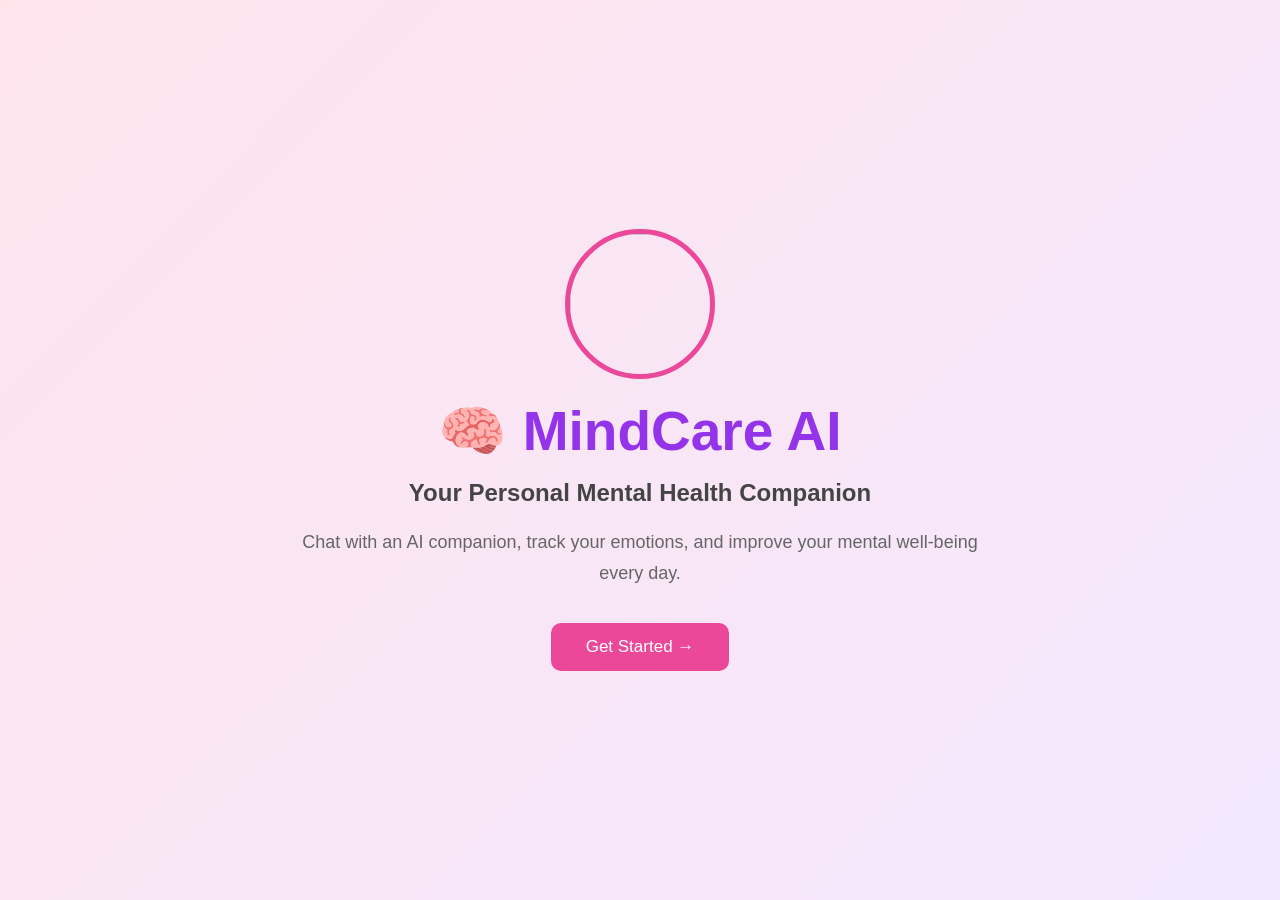
==== index.html @ 858d9183 "Add files via upload" ====
<!DOCTYPE html>
<html lang="en">

<head>

<meta charset="UTF-8">

<meta name="viewport" content="width=device-width, initial-scale=1.0">

<title>MindCare AI</title>

<link rel="stylesheet" href="style.css">

</head>

<body>

<div class="hero">

    <div class="content">

        <img src="images/mimi.png" class="hero-img">

        <h1>🧠 MindCare AI</h1>

        <h2>Your Personal Mental Health Companion</h2>

        <p>
            Chat with an AI companion, track your emotions,
            and improve your mental well-being every day.
        </p>

        <button onclick="location.href='login.html'">
            Get Started →
        </button>

    </div>

</div>

</body>

</html>
---- style.css ----
*{
    margin:0;
    padding:0;
    box-sizing:border-box;
    font-family:'Segoe UI',sans-serif;
}

/* ==========================
   BODY
========================== */

body{
    background:linear-gradient(135deg,#FFE4EC,#F3E8FF);
    min-height:100vh;
}

/* ==========================
   HERO
========================== */

.hero{
    width:100%;
    height:100vh;
    display:flex;
    justify-content:center;
    align-items:center;
    text-align:center;
}

.content{
    width:700px;
    max-width:90%;
}

.hero-img{
    width:150px;
    height:150px;
    object-fit:cover;
    border-radius:50%;
    border:5px solid #EC4899;
    margin-bottom:20px;
}

h1{
    font-size:55px;
    color:#9333EA;
    margin-bottom:15px;
}

h2{
    color:#444;
    margin-bottom:20px;
}

p{
    color:#666;
    font-size:18px;
    line-height:1.7;
    margin-bottom:35px;
}

/* ==========================
   BUTTONS
========================== */

button{
    border:none;
    outline:none;
    cursor:pointer;
    transition:0.3s ease;
}

/* Hero & Login Buttons */

.hero button,
.login-box button{
    background:#EC4899;
    color:#fff;
    padding:14px 35px;
    border-radius:10px;
    font-size:17px;
}

.hero button:hover,
.login-box button:hover{
    background:#DB2777;
    transform:scale(1.05);
}

/* ==========================
   LOGIN
========================== */

.login-container{
    width:100%;
    height:100vh;
    display:flex;
    justify-content:center;
    align-items:center;
}

.login-box{
    width:380px;
    max-width:90%;
    background:#fff;
    padding:40px;
    border-radius:20px;
    text-align:center;
    box-shadow:0 15px 35px rgba(236,72,153,.20);
}

.login-img{
    width:120px;
    height:120px;
    object-fit:cover;
    border-radius:50%;
    border:4px solid #EC4899;
    margin-bottom:20px;
}

.login-box input{
    width:100%;
    padding:14px;
    margin:20px 0;
    border:2px solid #EC4899;
    border-radius:10px;
    outline:none;
    font-size:16px;
}

.login-box button{
    width:100%;
}

/* ==========================
   CHAT PAGE
========================== */

.chat-container{
    width:430px;
    height:700px;
    margin:20px auto;
    background:#fff;
    border-radius:20px;
    overflow:hidden;
    display:flex;
    flex-direction:column;
    box-shadow:0 10px 25px rgba(0,0,0,.15);
}
/* ==========================
   HEADER
========================== */

.chat-header{
    background:#d94c9c;
    color:#fff;
    display:flex;
    justify-content:space-between;
    align-items:center;
    padding:10px 14px;
    height:66px;
}

.chat-header span{
    font-size:18px;
    font-weight:600;
}

.chat-header button{
    padding:8px 12px;
    font-size:15px;
    border-radius:20px;
    background:#fff;
    color:#d94c9c;
}

/* ==========================
   PROFILE
========================== */

.profile-card{
    display:flex;
    align-items:center;
    gap:12px;
    padding:10px 15px;
    background:#FFF0F8;
    border-bottom:1px solid #eee;
}

.profile-img{
    width:52px;
    height:52px;
    border-radius:50%;
    border:3px solid #EC4899;
    object-fit:cover;
    flex-shrink:0;
}

.profile-info{
    flex:1;
}

#userName{
    margin:0;
    font-size:18px;
    font-weight:600;
    color:#111;
}

.status{
    margin-top:3px;
    font-size:13px;
    color:#16a34a;
}

/* ==========================
   CHAT BOX
========================== */

.chat-box{
    flex:1;
    overflow-y:auto;
    padding:15px;
    background:#FFF8FC;
    display:flex;
    flex-direction:column;
}

/* ==========================
   BOT MESSAGE
========================== */

.bot-message{
    background:#F3E8FF;
    color:#333;
    padding:12px 15px;
    border-radius:16px;
    border-top-left-radius:5px;
    max-width:75%;
    margin-bottom:15px;
    line-height:1.6;
    word-break:break-word;
    align-self:flex-start;
}

/* ==========================
   USER MESSAGE
========================== */

.user-message{
    background:#EC4899;
    color:#fff;
    padding:12px 15px;
    border-radius:16px;
    border-top-right-radius:5px;
    max-width:75%;
    margin-bottom:15px;
    margin-left:auto;
    line-height:1.6;
    word-break:break-word;
    align-self:flex-end;
}

.user-message p,
.bot-message p{
    margin:0;
}

.user-message small{
    display:block;
    margin-top:5px;
    text-align:right;
    font-size:11px;
    color:#FFE8F5;
}

.bot-message small{
    display:block;
    margin-top:5px;
    font-size:11px;
    color:#777;
}
/* ==========================
   CHAT INPUT
========================== */

.chat-input{
    display:flex;
    align-items:center;
    gap:10px;
    padding:10px;
    background:#fff;
    border-top:1px solid #eee;
}

/* Emoji & Voice */

#emojiBtn,
#voiceBtn{
    width:46px;
    height:46px;
    flex:0 0 46px;

    display:flex;
    justify-content:center;
    align-items:center;

    padding:0;
    border:none;
    border-radius:50%;

    background:#FFE4EC;
    color:#333;
    font-size:22px;
    cursor:pointer;
}

#emojiBtn:hover,
#voiceBtn:hover{
    background:#FFD6E8;
}

/* Message Input */

#messageInput{
    flex:1;
    min-width:0;
    height:46px;

    padding:0 16px;

    border:2px solid #EC4899;
    border-radius:25px;

    outline:none;

    font-size:15px;
}

/* Send Button */

#sendBtn{
    width:88px;
    height:46px;
    flex:0 0 88px;

    display:flex;
    justify-content:center;
    align-items:center;

    border:none;
    border-radius:25px;

    background:#EC4899;
    color:#fff;

    font-size:16px;
    font-weight:bold;

    cursor:pointer;
}

#sendBtn:hover{
    background:#DB2777;
}

/* ==========================
   EMOJI BOX
========================== */

.emoji-box{
    display:none;
    padding:10px;
    background:#fff;
    border-top:1px solid #eee;

    max-height:120px;
    overflow-y:auto;
}

.emoji-box span{
    display:inline-block;
    font-size:24px;
    margin:6px;
    cursor:pointer;
    transition:.2s;
}

.emoji-box span:hover{
    transform:scale(1.25);
}

/* ==========================
   QUICK REPLIES
========================== */

.quick-replies{
    display:flex;
    align-items:center;

    gap:8px;

    padding:10px;

    overflow-x:auto;
    white-space:nowrap;

    scrollbar-width:none;
    -ms-overflow-style:none;
}

.quick-replies::-webkit-scrollbar{
    display:none;
}

.quick-replies button{
    flex:0 0 auto;

    min-width:95px;
    height:38px;

    padding:0 16px;

    border:none;
    border-radius:20px;

    background:#FFE4EC;
    color:#EC4899;

    font-size:14px;
    font-weight:500;

    display:flex;
    justify-content:center;
    align-items:center;

    cursor:pointer;
}

.quick-replies button:hover{
    background:#FFD4E5;
}

/* ==========================
   DAILY MOTIVATION
========================== */

.quote-card{
    margin:10px;
    padding:12px;

    background:#FFF5FA;

    border-left:4px solid #EC4899;
    border-radius:10px;
}

.quote-card summary{
    cursor:pointer;

    list-style:none;

    font-size:15px;
    font-weight:bold;

    color:#EC4899;
}

.quote-card summary::-webkit-details-marker{
    display:none;
}

.quote-card p{
    margin-top:10px;

    font-size:14px;
    line-height:1.6;

    color:#555;
    font-style:italic;
}

/* ==========================
   TYPING ANIMATION
========================== */

.typing{
    color:#777;
    font-style:italic;
}

.dots::after{
    content:"";
    animation:dots 1.5s infinite;
}

@keyframes dots{
    0%{content:"";}
    25%{content:".";}
    50%{content:"..";}
    75%{content:"...";}
    100%{content:"";}
}

/* ==========================
   DARK MODE
========================== */

.dark-mode{
    background:#181818;
}

.dark-mode .chat-container{
    background:#2B2B2B;
}

.dark-mode .chat-header{
    background:#1F1F1F;
}

.dark-mode .profile-card{
    background:#333;
    border-bottom:1px solid #444;
}

.dark-mode #userName{
    color:#fff;
}

.dark-mode .status{
    color:#53d769;
}

.dark-mode .chat-box{
    background:#222;
}

.dark-mode .bot-message{
    background:#444;
    color:#fff;
}

.dark-mode .user-message{
    background:#EC4899;
    color:#fff;
}

.dark-mode .emoji-box{
    background:#2B2B2B;
}

.dark-mode .chat-input{
    background:#2B2B2B;
    border-top:1px solid #444;
}

.dark-mode #messageInput{
    background:#444;
    color:#fff;
    border:2px solid #666;
}

.dark-mode .quick-replies{
    background:#2B2B2B;
}

.dark-mode .quick-replies button{
    background:#444;
    color:#fff;
}

.dark-mode .quick-replies button:hover{
    background:#EC4899;
}

.dark-mode .quote-card{
    background:#333;
}

.dark-mode .quote-card p{
    color:#ddd;
}

.dark-mode .history-card{
    background:#333;
}

.dark-mode #historyList li{
    background:#444;
    color:#fff;
}
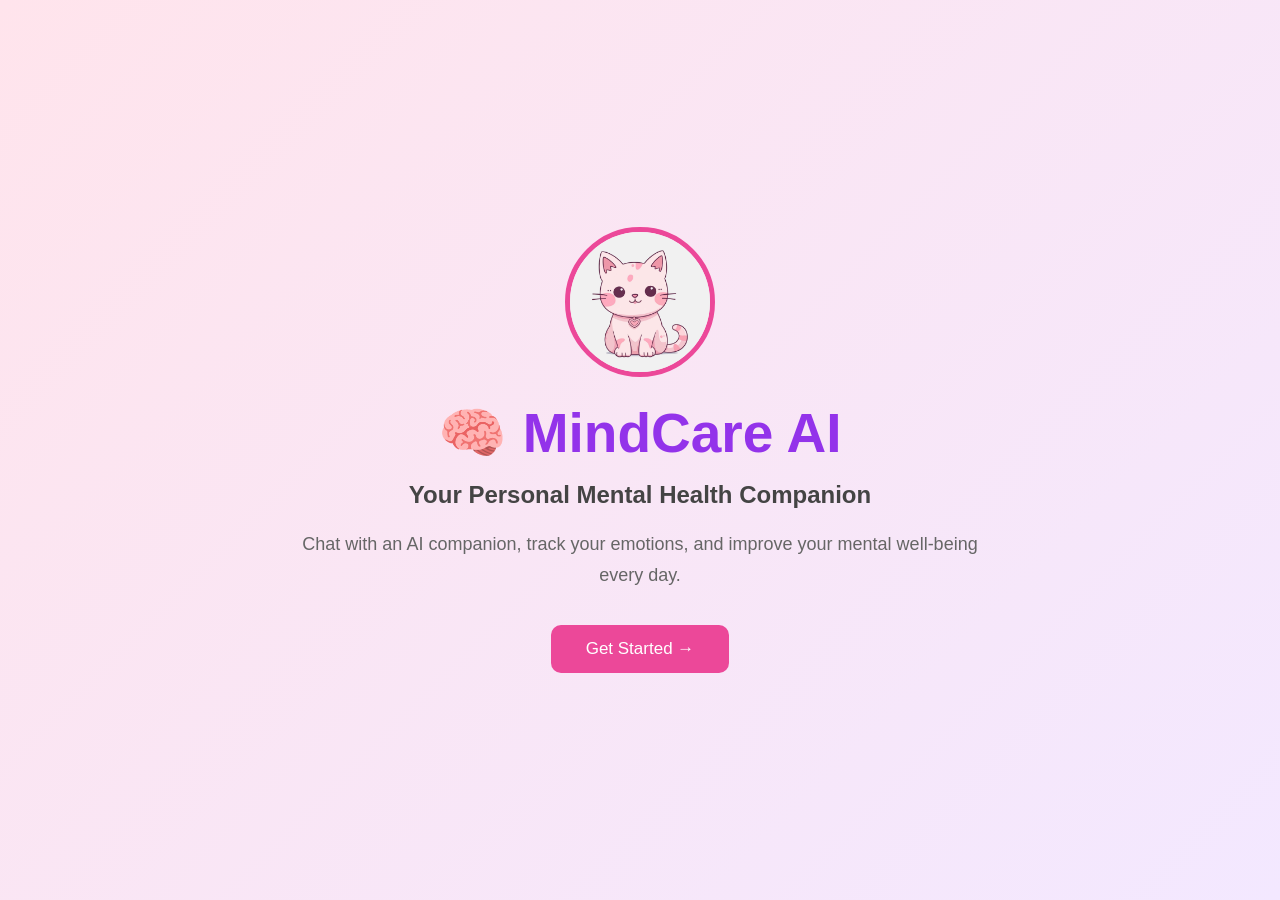
==== commit 0c261457: "Update index.html" ====
--- a/index.html
+++ b/index.html
@@ -19,7 +19,7 @@
 
     <div class="content">
 
-        <img src="images/mimi.png" class="hero-img">
+       <img src="mimi.png" class="hero-img" alt="Mimi">
 
         <h1>🧠 MindCare AI</h1>
 
